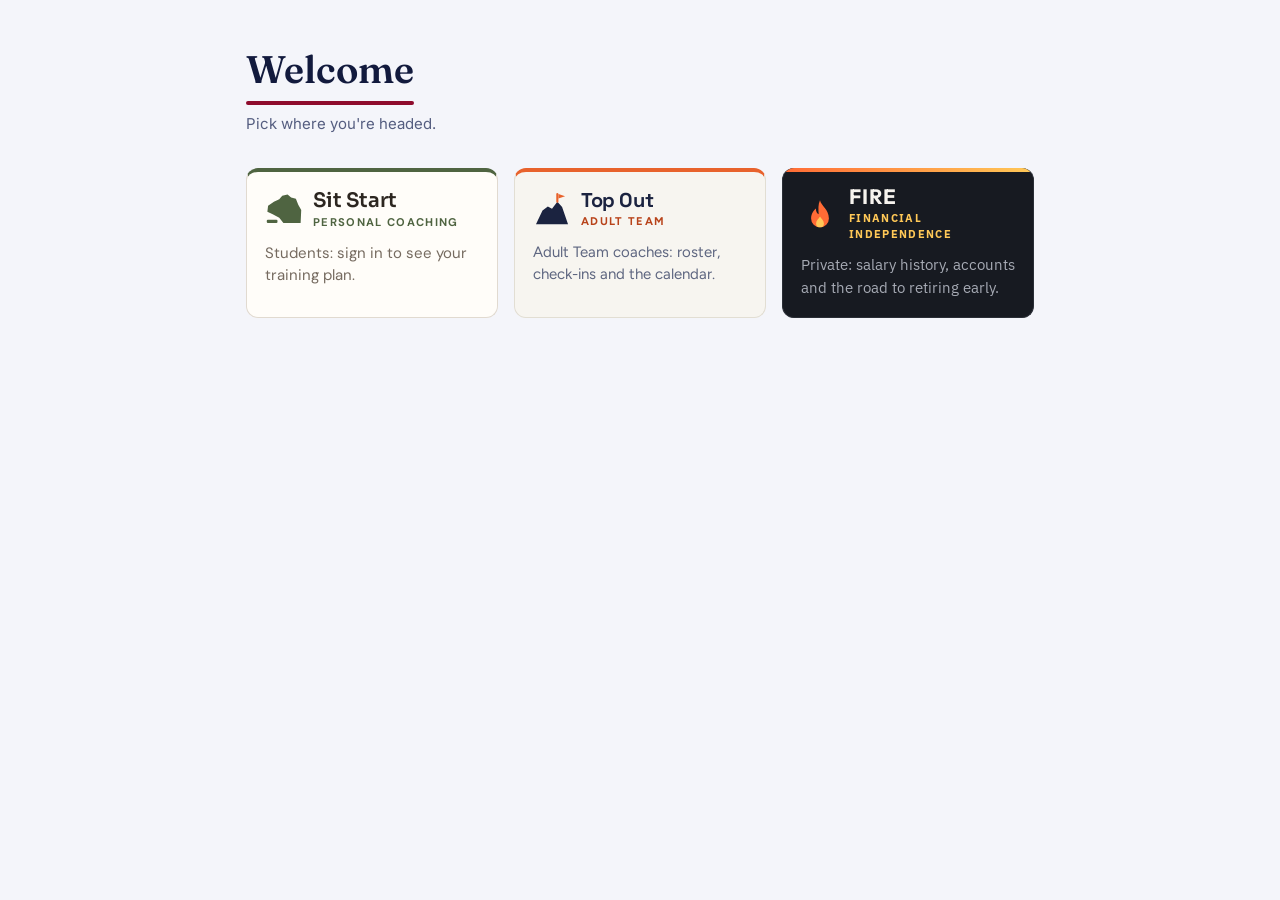
==== index.html @ b310e591 "FIRE: new private app for salary history, accounts and FI projections First piece: schema for every " ====
<!doctype html>
<html lang="en">
<head>
<meta charset="utf-8">
<meta name="viewport" content="width=device-width, initial-scale=1, viewport-fit=cover">
<title>Home</title>
<link rel="icon" href="icon.svg" type="image/svg+xml">
<link rel="apple-touch-icon" href="apple-touch-icon.png">
<link rel="preconnect" href="https://fonts.googleapis.com">
<link rel="preconnect" href="https://fonts.gstatic.com" crossorigin>
<link href="https://fonts.googleapis.com/css2?family=Fraunces:opsz,wght@9..144,600&family=Inter:wght@400;500&family=DM+Sans:opsz,wght@9..40,400;9..40,700&family=Sora:wght@600&family=Space+Grotesk:wght@700&family=Figtree:wght@400;700&family=Outfit:wght@700&family=IBM+Plex+Sans:wght@400&display=swap" rel="stylesheet">
<style>
/* Home: midnight blue and crimson. Each card wears its own app's colors. */
:root {
  --bg: #F4F5FA; --ink: #121A3D; --muted: #555E80; --line: #DADDEB; --accent: #8E0B2C;
  /* Sit Start: moss on warm sand */
  --ss-card: #FFFDF9; --ss-ink: #2C2620; --ss-muted: #766B60; --ss-line: #E1DAD0; --ss-accent: #4F6441;
  /* Top Out: chalk, navy, rope orange */
  --to-card: #F7F5F0; --to-ink: #1B2340; --to-muted: #5E6680; --to-line: #E2DED3; --to-accent: #E8622C; --to-accent-text: #B8431A;
  /* FIRE: ink and ember */
  --fi-card: #171A21; --fi-ink: #F6F3EE; --fi-muted: #A6AAB4; --fi-line: #2A2E36; --fi-accent: #FF6B35; --fi-gold: #FFC857;
  color-scheme: light;
}
@media (prefers-color-scheme: dark) {
  :root:not([data-theme="light"]) {
    --bg: #0A0F24; --ink: #E9ECF7; --muted: #9CA3C2; --line: #232A4A; --accent: #C8163F;
    --ss-card: #201C17; --ss-ink: #ECE5DB; --ss-muted: #A69A8B; --ss-line: #352F27; --ss-accent: #A4BA8F;
    --to-card: #181C2C; --to-ink: #EDEFF5; --to-muted: #9AA1B8; --to-line: #2A3048; --to-accent: #FF8A4C; --to-accent-text: #FFA877;
    color-scheme: dark;
  }
}
:root[data-theme="dark"] {
  --bg: #0A0F24; --ink: #E9ECF7; --muted: #9CA3C2; --line: #232A4A; --accent: #C8163F;
  --ss-card: #201C17; --ss-ink: #ECE5DB; --ss-muted: #A69A8B; --ss-line: #352F27; --ss-accent: #A4BA8F;
  --to-card: #181C2C; --to-ink: #EDEFF5; --to-muted: #9AA1B8; --to-line: #2A3048; --to-accent: #FF8A4C; --to-accent-text: #FFA877;
  color-scheme: dark;
}
* { box-sizing: border-box; }
html { background: var(--bg); }
body { margin: 0; padding: 0 env(safe-area-inset-right) env(safe-area-inset-bottom) env(safe-area-inset-left); background: var(--bg); color: var(--ink); font: 15px/1.5 Inter, system-ui, sans-serif; }
main { max-width: 820px; margin: 0 auto; padding: 3rem 16px; }
h1 { display: inline-block; font: 600 2.4rem/1.1 Fraunces, Georgia, serif; margin: 0 0 .5rem; }
h1::after { content: ""; display: block; width: 100%; height: 4px; border-radius: 2px; background: var(--accent); margin-top: .7rem; }
.muted { color: var(--muted); margin: 0; }
.apps { display: grid; grid-template-columns: repeat(auto-fill, minmax(240px, 1fr)); gap: 1rem; margin-top: 2rem; }
.app { display: block; background: var(--card); border: 1px solid var(--line); border-radius: 12px; padding: 1.1rem;
  color: var(--ink); text-decoration: none; transition: border-color .15s, transform .15s; }
.app:hover { border-color: var(--accent); transform: translateY(-2px); }
.app:focus-visible { outline: 3px solid var(--accent); outline-offset: 2px; }
.app p { margin: 0; color: var(--muted); }
.app .brand { display: flex; align-items: center; gap: .65rem; margin-bottom: .7rem; }
.app .brand svg { width: 38px; height: 38px; flex: none; }
.app .brand h2 { margin: 0; white-space: nowrap; }
.sitstart { --card: var(--ss-card); --ink: var(--ss-ink); --muted: var(--ss-muted); --line: var(--ss-line); --accent: var(--ss-accent);
  font-family: "DM Sans", Inter, sans-serif; }
.sitstart .brand svg { color: var(--accent); }
.sitstart .brand h2 { font: 600 1.25rem/1.05 Sora, sans-serif; }
.topout { --card: var(--to-card); --ink: var(--to-ink); --muted: var(--to-muted); --line: var(--to-line); --accent: var(--to-accent);
  font-family: Figtree, Inter, sans-serif; border-top: 4px solid var(--to-accent); }
.topout .brand svg { color: var(--ink); }
.topout .brand .flag { fill: var(--accent); }
.topout .brand path[stroke] { stroke: var(--accent); }
.topout .brand h2 { font: 700 1.25rem/1 "Space Grotesk", sans-serif; letter-spacing: -.02em; }
.app .sub { display: block; font-size: .7rem; font-weight: 700; letter-spacing: .12em; text-transform: uppercase; margin-top: .2rem; }
.sitstart .sub { color: var(--ss-accent); }
.topout .sub { color: var(--to-accent-text); }
.sitstart { border-top: 4px solid var(--ss-accent); }
/* FIRE: an ink card in both themes, an ember-to-gold line on top */
.fire { --card: var(--fi-card); --ink: var(--fi-ink); --muted: var(--fi-muted); --line: var(--fi-line); --accent: var(--fi-accent);
  font-family: "IBM Plex Sans", Inter, sans-serif; border-top: 0; position: relative; overflow: hidden; }
.fire::before { content: ""; position: absolute; inset: 0 0 auto; height: 4px; background: linear-gradient(90deg, var(--fi-accent), var(--fi-gold)); }
.fire .brand .flame { fill: var(--fi-accent); }
.fire .brand .core { fill: var(--fi-gold); }
.fire .brand h2 { font: 700 1.3rem/1 Outfit, sans-serif; letter-spacing: .04em; }
.fire .sub { color: var(--fi-gold); }
</style>
</head>
<body>
<main>
  <h1>Welcome</h1>
  <p class="muted">Pick where you're headed.</p>
  <!-- One card per app. Each app lives in its own folder; its card uses that app's colors and fonts. -->
  <div class="apps">
    <a class="app sitstart" href="sitstart/">
      <div class="brand">
        <svg viewBox="0 0 32 32" aria-hidden="true"><path d="M15.5 27 12 22.5l-5.5-3-4.5-2 .6-5L7.5 9 12 7l2.5-3 4.5-1 3 2.5 4 1 2 5 2.5 4.5-.5 11z" fill="currentColor"/><rect x="1.5" y="24.2" width="9" height="2.8" rx=".9" fill="currentColor"/></svg>
        <div><h2>Sit Start</h2><span class="sub">Personal Coaching</span></div>
      </div>
      <p>Students: sign in to see your training plan.</p>
    </a>
    <a class="app topout" href="topout/">
      <div class="brand">
        <svg viewBox="0 0 32 32" aria-hidden="true"><path d="M2.5 28 8 16.5l4.5-3.5 3.5 2 4.5-6 4 4.5L29.5 28z" fill="currentColor"/><path d="M20.5 9V2.5" stroke="currentColor" stroke-width="1.8" stroke-linecap="round"/><path class="flag" d="M21.4 2.6 27 4.4l-5.6 1.9z" fill="currentColor"/></svg>
        <div><h2>Top Out</h2><span class="sub">Adult Team</span></div>
      </div>
      <p>Adult Team coaches: roster, check-ins and the calendar.</p>
    </a>
    <a class="app fire" href="fire/">
      <div class="brand">
        <svg viewBox="0 0 32 32" aria-hidden="true"><path class="flame" d="M16 4.5c.8 4.6 7.5 7.6 7.5 15.2a7.5 7.5 0 0 1-15 0c0-4 2.2-6.7 4-8.4 0 2.6 1 4.2 2.4 4.9C14.6 12 14.3 8 16 4.5z"/><path class="core" d="M16 27.2a3.3 3.3 0 0 1-3.3-3.3c0-2.4 2.1-3.8 3.3-5.8 1.2 2 3.3 3.4 3.3 5.8a3.3 3.3 0 0 1-3.3 3.3z"/></svg>
        <div><h2>FIRE</h2><span class="sub">Financial Independence</span></div>
      </div>
      <p>Private: salary history, accounts and the road to retiring early.</p>
    </a>
  </div>
</main>
</body>
</html>
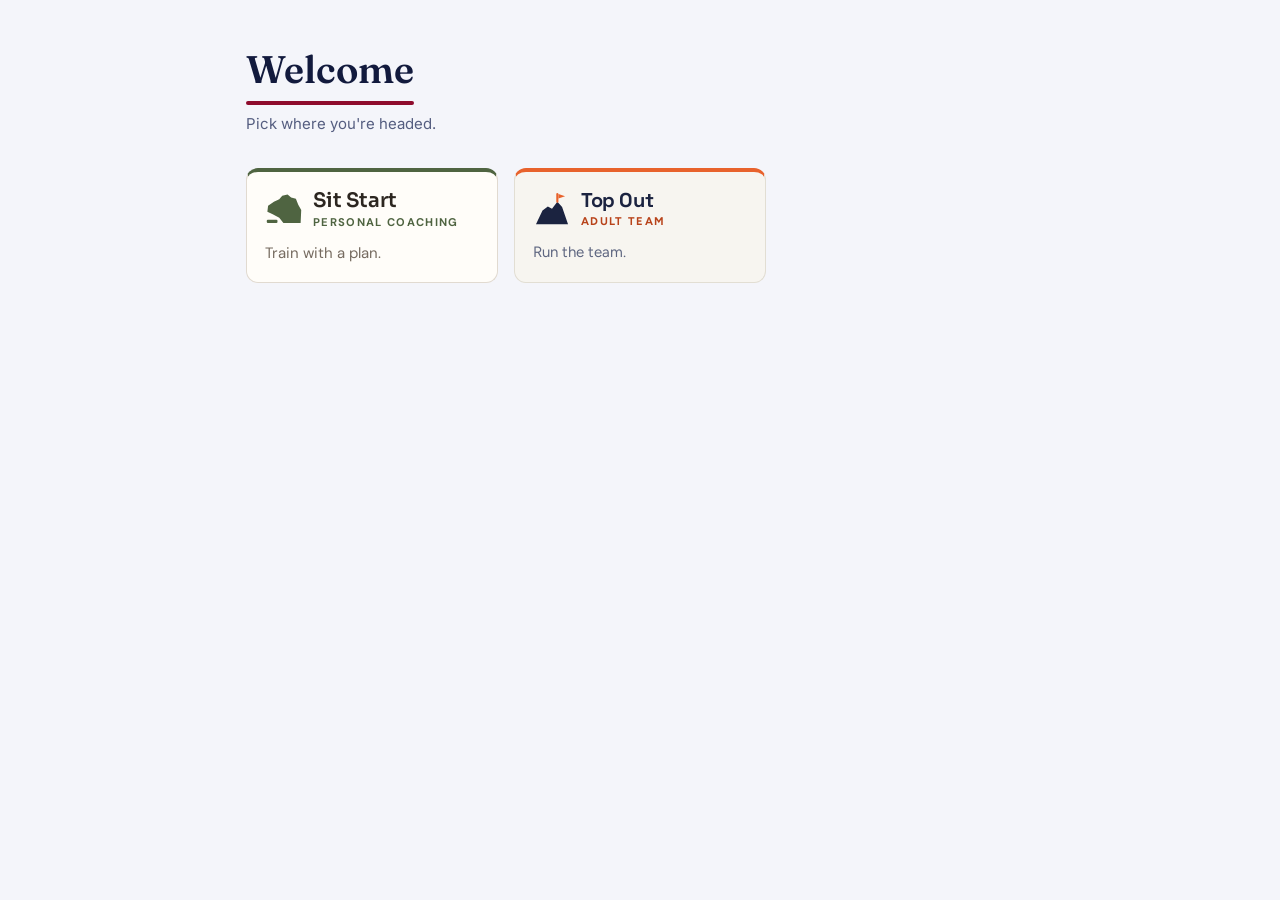
==== commit c0886628: "Home: short card taglines; FIRE card shows only where the owner has signed in Co-Authored-By: Claude" ====
--- a/index.html
+++ b/index.html
@@ -43,6 +43,7 @@
 h1::after { content: ""; display: block; width: 100%; height: 4px; border-radius: 2px; background: var(--accent); margin-top: .7rem; }
 .muted { color: var(--muted); margin: 0; }
 .apps { display: grid; grid-template-columns: repeat(auto-fill, minmax(240px, 1fr)); gap: 1rem; margin-top: 2rem; }
+.app[hidden] { display: none; }
 .app { display: block; background: var(--card); border: 1px solid var(--line); border-radius: 12px; padding: 1.1rem;
   color: var(--ink); text-decoration: none; transition: border-color .15s, transform .15s; }
 .app:hover { border-color: var(--accent); transform: translateY(-2px); }
@@ -86,23 +87,27 @@
         <svg viewBox="0 0 32 32" aria-hidden="true"><path d="M15.5 27 12 22.5l-5.5-3-4.5-2 .6-5L7.5 9 12 7l2.5-3 4.5-1 3 2.5 4 1 2 5 2.5 4.5-.5 11z" fill="currentColor"/><rect x="1.5" y="24.2" width="9" height="2.8" rx=".9" fill="currentColor"/></svg>
         <div><h2>Sit Start</h2><span class="sub">Personal Coaching</span></div>
       </div>
-      <p>Students: sign in to see your training plan.</p>
+      <p>Train with a plan.</p>
     </a>
     <a class="app topout" href="topout/">
       <div class="brand">
         <svg viewBox="0 0 32 32" aria-hidden="true"><path d="M2.5 28 8 16.5l4.5-3.5 3.5 2 4.5-6 4 4.5L29.5 28z" fill="currentColor"/><path d="M20.5 9V2.5" stroke="currentColor" stroke-width="1.8" stroke-linecap="round"/><path class="flag" d="M21.4 2.6 27 4.4l-5.6 1.9z" fill="currentColor"/></svg>
         <div><h2>Top Out</h2><span class="sub">Adult Team</span></div>
       </div>
-      <p>Adult Team coaches: roster, check-ins and the calendar.</p>
+      <p>Run the team.</p>
     </a>
-    <a class="app fire" href="fire/">
+    <!-- FIRE is private: hidden unless the FIRE app has seen the owner sign in on this device (fire/js/app.js sets the flag). -->
+    <a class="app fire" href="fire/" hidden>
       <div class="brand">
         <svg viewBox="0 0 32 32" aria-hidden="true"><path class="flame" d="M16 4.5c.8 4.6 7.5 7.6 7.5 15.2a7.5 7.5 0 0 1-15 0c0-4 2.2-6.7 4-8.4 0 2.6 1 4.2 2.4 4.9C14.6 12 14.3 8 16 4.5z"/><path class="core" d="M16 27.2a3.3 3.3 0 0 1-3.3-3.3c0-2.4 2.1-3.8 3.3-5.8 1.2 2 3.3 3.4 3.3 5.8a3.3 3.3 0 0 1-3.3 3.3z"/></svg>
         <div><h2>FIRE</h2><span class="sub">Financial Independence</span></div>
       </div>
-      <p>Private: salary history, accounts and the road to retiring early.</p>
+      <p>Retire early.</p>
     </a>
   </div>
 </main>
+<script>
+  try { if (localStorage.getItem('vsapps.fireOwner')) document.querySelector('.app.fire').hidden = false; } catch {}
+</script>
 </body>
 </html>
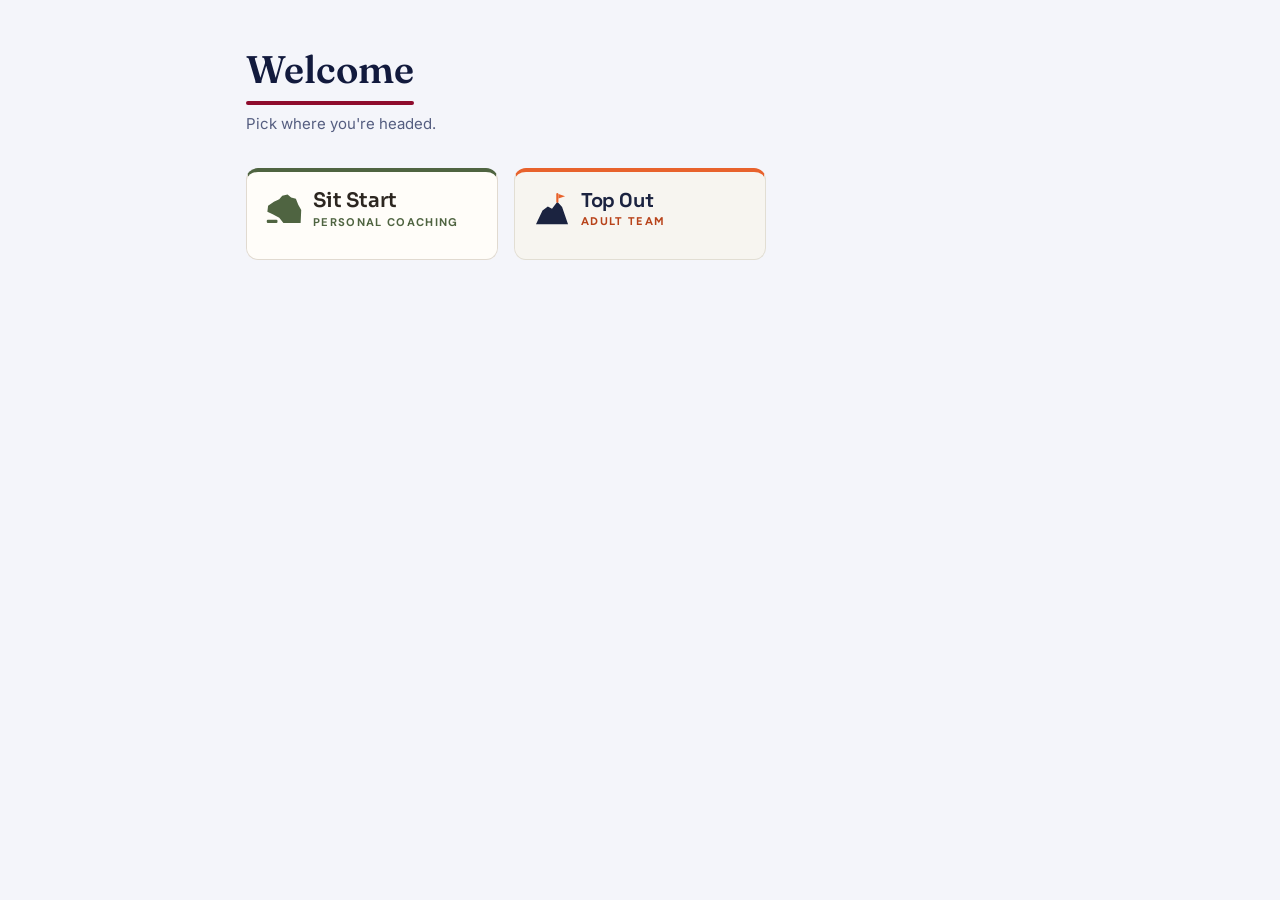
==== commit ab1e3a86: "Copy pass: less template copy, Oxford commas everywhere - Sign-in headings: Top Out, FIRE, and Kiddo" ====
--- a/index.html
+++ b/index.html
@@ -8,7 +8,7 @@
 <link rel="apple-touch-icon" href="apple-touch-icon.png">
 <link rel="preconnect" href="https://fonts.googleapis.com">
 <link rel="preconnect" href="https://fonts.gstatic.com" crossorigin>
-<link href="https://fonts.googleapis.com/css2?family=Fraunces:opsz,wght@9..144,600&family=Inter:wght@400;500&family=DM+Sans:opsz,wght@9..40,400;9..40,700&family=Sora:wght@600&family=Space+Grotesk:wght@700&family=Figtree:wght@400;700&family=Outfit:wght@700&family=IBM+Plex+Sans:wght@400&display=swap" rel="stylesheet">
+<link href="https://fonts.googleapis.com/css2?family=Fraunces:opsz,wght@9..144,600&family=Inter:wght@400;500&family=DM+Sans:opsz,wght@9..40,400;9..40,700&family=Sora:wght@600&family=Space+Grotesk:wght@700&family=Figtree:wght@400;700&family=Outfit:wght@700&family=IBM+Plex+Sans:wght@400&family=DM+Serif+Display&family=Karla:wght@400&display=swap" rel="stylesheet">
 <style>
 /* Home: midnight blue and crimson. Each card wears its own app's colors. */
 :root {
@@ -19,6 +19,8 @@
   --to-card: #F7F5F0; --to-ink: #1B2340; --to-muted: #5E6680; --to-line: #E2DED3; --to-accent: #E8622C; --to-accent-text: #B8431A;
   /* FIRE: ink and ember */
   --fi-card: #171A21; --fi-ink: #F6F3EE; --fi-muted: #A6AAB4; --fi-line: #2A2E36; --fi-accent: #FF6B35; --fi-gold: #FFC857;
+  /* Kiddo Draw: pine and cranberry */
+  --xm-card: #1E3B2F; --xm-ink: #F7F3EC; --xm-muted: #AFC2B7; --xm-line: #2C4E3F; --xm-accent: #E5566B; --xm-gold: #F2C14E;
   color-scheme: light;
 }
 @media (prefers-color-scheme: dark) {
@@ -48,7 +50,6 @@
   color: var(--ink); text-decoration: none; transition: border-color .15s, transform .15s; }
 .app:hover { border-color: var(--accent); transform: translateY(-2px); }
 .app:focus-visible { outline: 3px solid var(--accent); outline-offset: 2px; }
-.app p { margin: 0; color: var(--muted); }
 .app .brand { display: flex; align-items: center; gap: .65rem; margin-bottom: .7rem; }
 .app .brand svg { width: 38px; height: 38px; flex: none; }
 .app .brand h2 { margin: 0; white-space: nowrap; }
@@ -62,7 +63,7 @@
 .topout .brand .flag { fill: var(--accent); }
 .topout .brand path[stroke] { stroke: var(--accent); }
 .topout .brand h2 { font: 700 1.25rem/1 "Space Grotesk", sans-serif; letter-spacing: -.02em; }
-.app .sub { display: block; font-size: .7rem; font-weight: 700; letter-spacing: .12em; text-transform: uppercase; margin-top: .2rem; }
+.app .sub { display: block; white-space: nowrap; font-size: .7rem; font-weight: 700; letter-spacing: .12em; text-transform: uppercase; margin-top: .2rem; }
 .sitstart .sub { color: var(--ss-accent); }
 .topout .sub { color: var(--to-accent-text); }
 .sitstart { border-top: 4px solid var(--ss-accent); }
@@ -73,7 +74,16 @@
 .fire .brand .flame { fill: var(--fi-accent); }
 .fire .brand .core { fill: var(--fi-gold); }
 .fire .brand h2 { font: 700 1.3rem/1 Outfit, sans-serif; letter-spacing: .04em; }
-.fire .sub { color: var(--fi-gold); }
+.fire .sub { color: var(--fi-gold); letter-spacing: .06em; }   /* tighter so "Financial Independence" stays on one line and the cards keep one height */
+/* Kiddo Draw: a pine card in both themes, a candy-cane line on top */
+.xmas { --card: var(--xm-card); --ink: var(--xm-ink); --muted: var(--xm-muted); --line: var(--xm-line); --accent: var(--xm-accent);
+  font-family: Karla, Inter, sans-serif; position: relative; overflow: hidden; }
+.xmas::before { content: ""; position: absolute; inset: 0 0 auto; height: 4px; background: repeating-linear-gradient(-45deg, var(--xm-accent) 0 8px, var(--xm-ink) 8px 16px); }
+.xmas .brand .box { fill: #D23A50; }
+.xmas .brand .lid { fill: var(--xm-accent); }
+.xmas .brand .ribbon { fill: var(--xm-gold); }
+.xmas .brand h2 { font: 400 1.4rem/1 "DM Serif Display", serif; }
+.xmas .sub { color: var(--xm-gold); }
 </style>
 </head>
 <body>
@@ -87,14 +97,12 @@
         <svg viewBox="0 0 32 32" aria-hidden="true"><path d="M15.5 27 12 22.5l-5.5-3-4.5-2 .6-5L7.5 9 12 7l2.5-3 4.5-1 3 2.5 4 1 2 5 2.5 4.5-.5 11z" fill="currentColor"/><rect x="1.5" y="24.2" width="9" height="2.8" rx=".9" fill="currentColor"/></svg>
         <div><h2>Sit Start</h2><span class="sub">Personal Coaching</span></div>
       </div>
-      <p>Train with a plan.</p>
     </a>
     <a class="app topout" href="topout/">
       <div class="brand">
         <svg viewBox="0 0 32 32" aria-hidden="true"><path d="M2.5 28 8 16.5l4.5-3.5 3.5 2 4.5-6 4 4.5L29.5 28z" fill="currentColor"/><path d="M20.5 9V2.5" stroke="currentColor" stroke-width="1.8" stroke-linecap="round"/><path class="flag" d="M21.4 2.6 27 4.4l-5.6 1.9z" fill="currentColor"/></svg>
         <div><h2>Top Out</h2><span class="sub">Adult Team</span></div>
       </div>
-      <p>Run the team.</p>
     </a>
     <!-- FIRE is private: hidden unless the FIRE app has seen the owner sign in on this device (fire/js/app.js sets the flag). -->
     <a class="app fire" href="fire/" hidden>
@@ -102,12 +110,31 @@
         <svg viewBox="0 0 32 32" aria-hidden="true"><path class="flame" d="M16 4.5c.8 4.6 7.5 7.6 7.5 15.2a7.5 7.5 0 0 1-15 0c0-4 2.2-6.7 4-8.4 0 2.6 1 4.2 2.4 4.9C14.6 12 14.3 8 16 4.5z"/><path class="core" d="M16 27.2a3.3 3.3 0 0 1-3.3-3.3c0-2.4 2.1-3.8 3.3-5.8 1.2 2 3.3 3.4 3.3 5.8a3.3 3.3 0 0 1-3.3 3.3z"/></svg>
         <div><h2>FIRE</h2><span class="sub">Financial Independence</span></div>
       </div>
-      <p>Retire early.</p>
+    </a>
+    <!-- Kiddo Draw is private too: hidden unless its app has seen the owner sign in on this device (christmas/js/app.js sets the flag). -->
+    <a class="app xmas" href="christmas/" hidden>
+      <div class="brand">
+        <svg viewBox="0 0 32 32" aria-hidden="true"><rect class="box" x="7" y="14.5" width="18" height="12.5" rx="1.5"/><rect class="lid" x="5.5" y="10.5" width="21" height="5" rx="1.5"/><rect class="ribbon" x="14.5" y="10.5" width="3" height="16.5"/><path class="ribbon" d="M16 10.5c-1.4-3.6-6.2-4.6-6.2-1.8 0 1.8 3.4 1.8 6.2 1.8zM16 10.5c1.4-3.6 6.2-4.6 6.2-1.8 0 1.8-3.4 1.8-6.2 1.8z"/></svg>
+        <div><h2>Kiddo Draw</h2><span class="sub">Christmas</span></div>
+      </div>
     </a>
   </div>
 </main>
 <script>
-  try { if (localStorage.getItem('vsapps.fireOwner')) document.querySelector('.app.fire').hidden = false; } catch {}
+  // Private cards, each with the flag its app sets on a device where the owner has signed in.
+  const privateCards = [['.app.fire', 'vsapps.fireOwner'], ['.app.xmas', 'vsapps.xmasOwner']].map(([sel, flag]) => {
+    const card = document.querySelector(sel);
+    try { if (localStorage.getItem(flag)) card.hidden = false; } catch {}
+    return card;
+  });
+  // The owner's way in on a new device: tap Welcome 5 times (each within 1.5 seconds of the last) to show them for this visit.
+  let taps = 0, last = 0;
+  document.querySelector('h1').addEventListener('click', () => {
+    const now = Date.now();
+    taps = now - last < 1500 ? taps + 1 : 1;
+    last = now;
+    if (taps >= 5) privateCards.forEach(c => { c.hidden = false; });
+  });
 </script>
 </body>
 </html>
